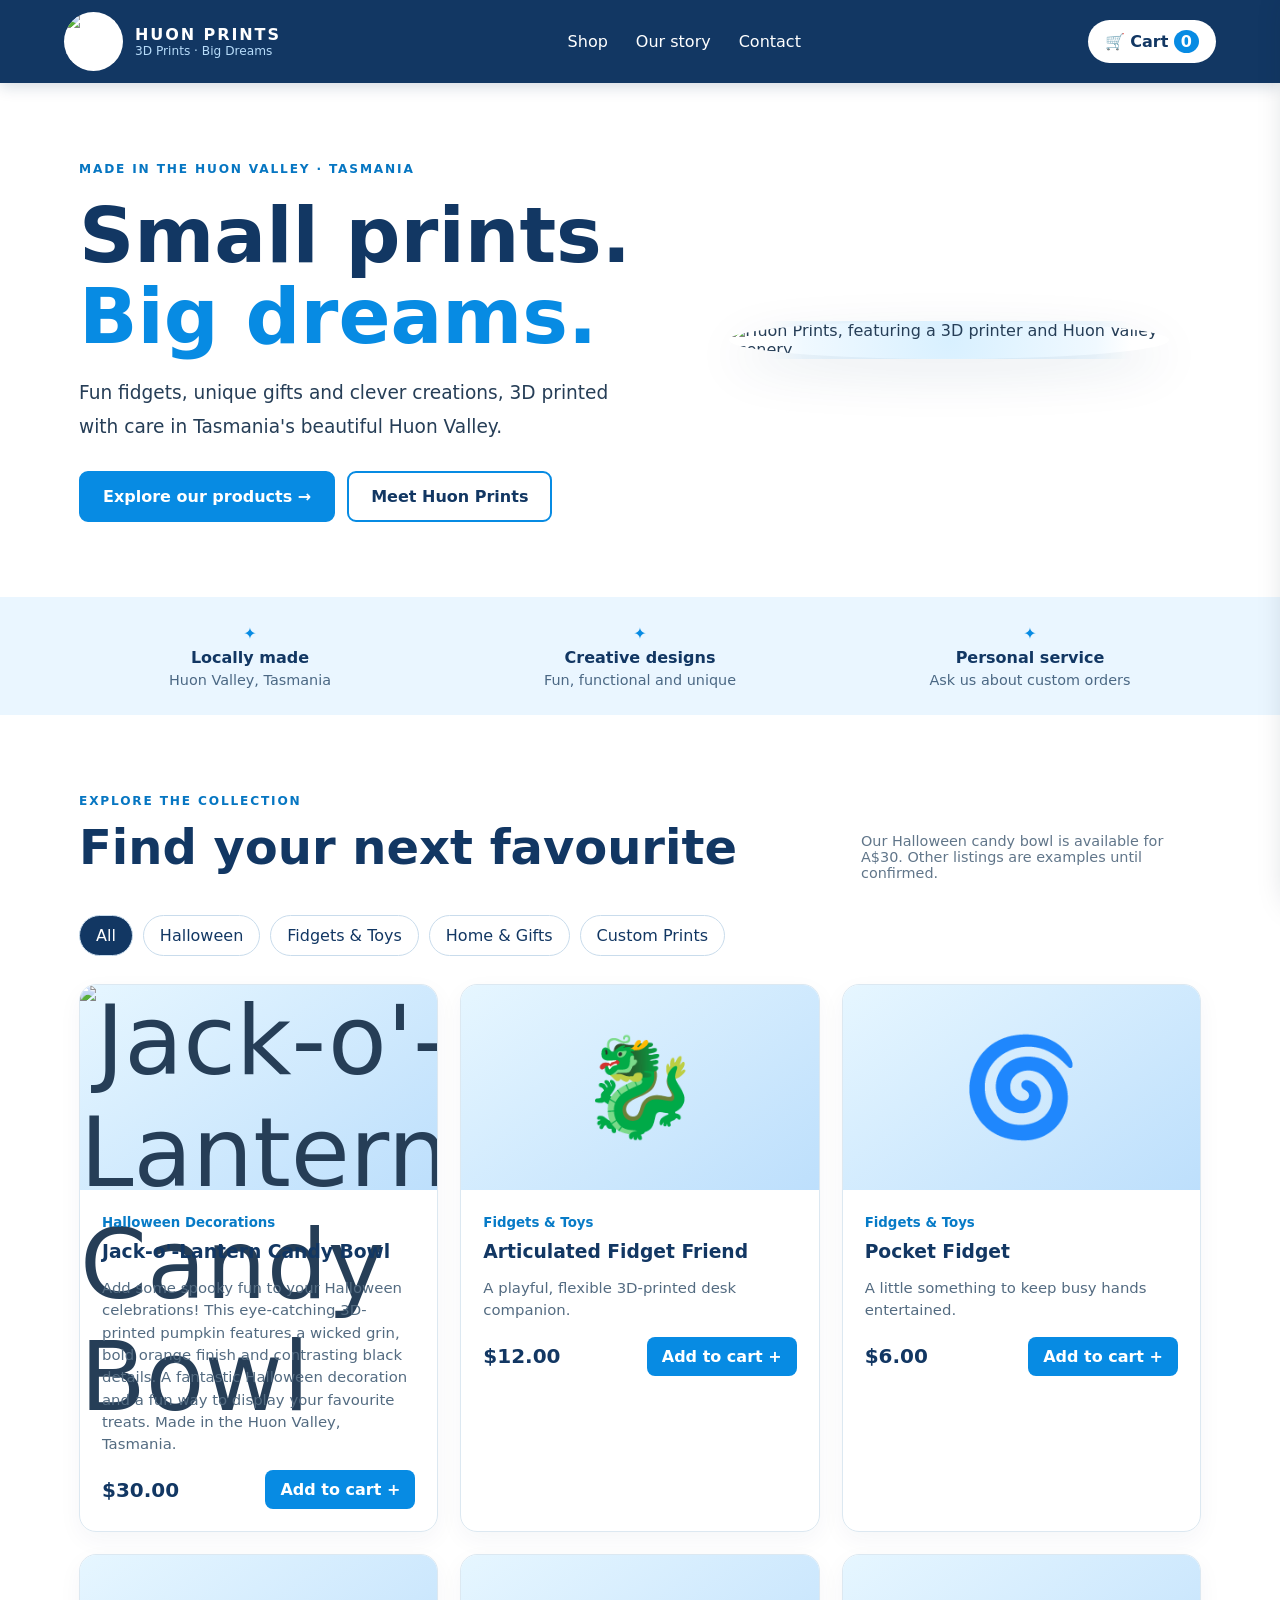
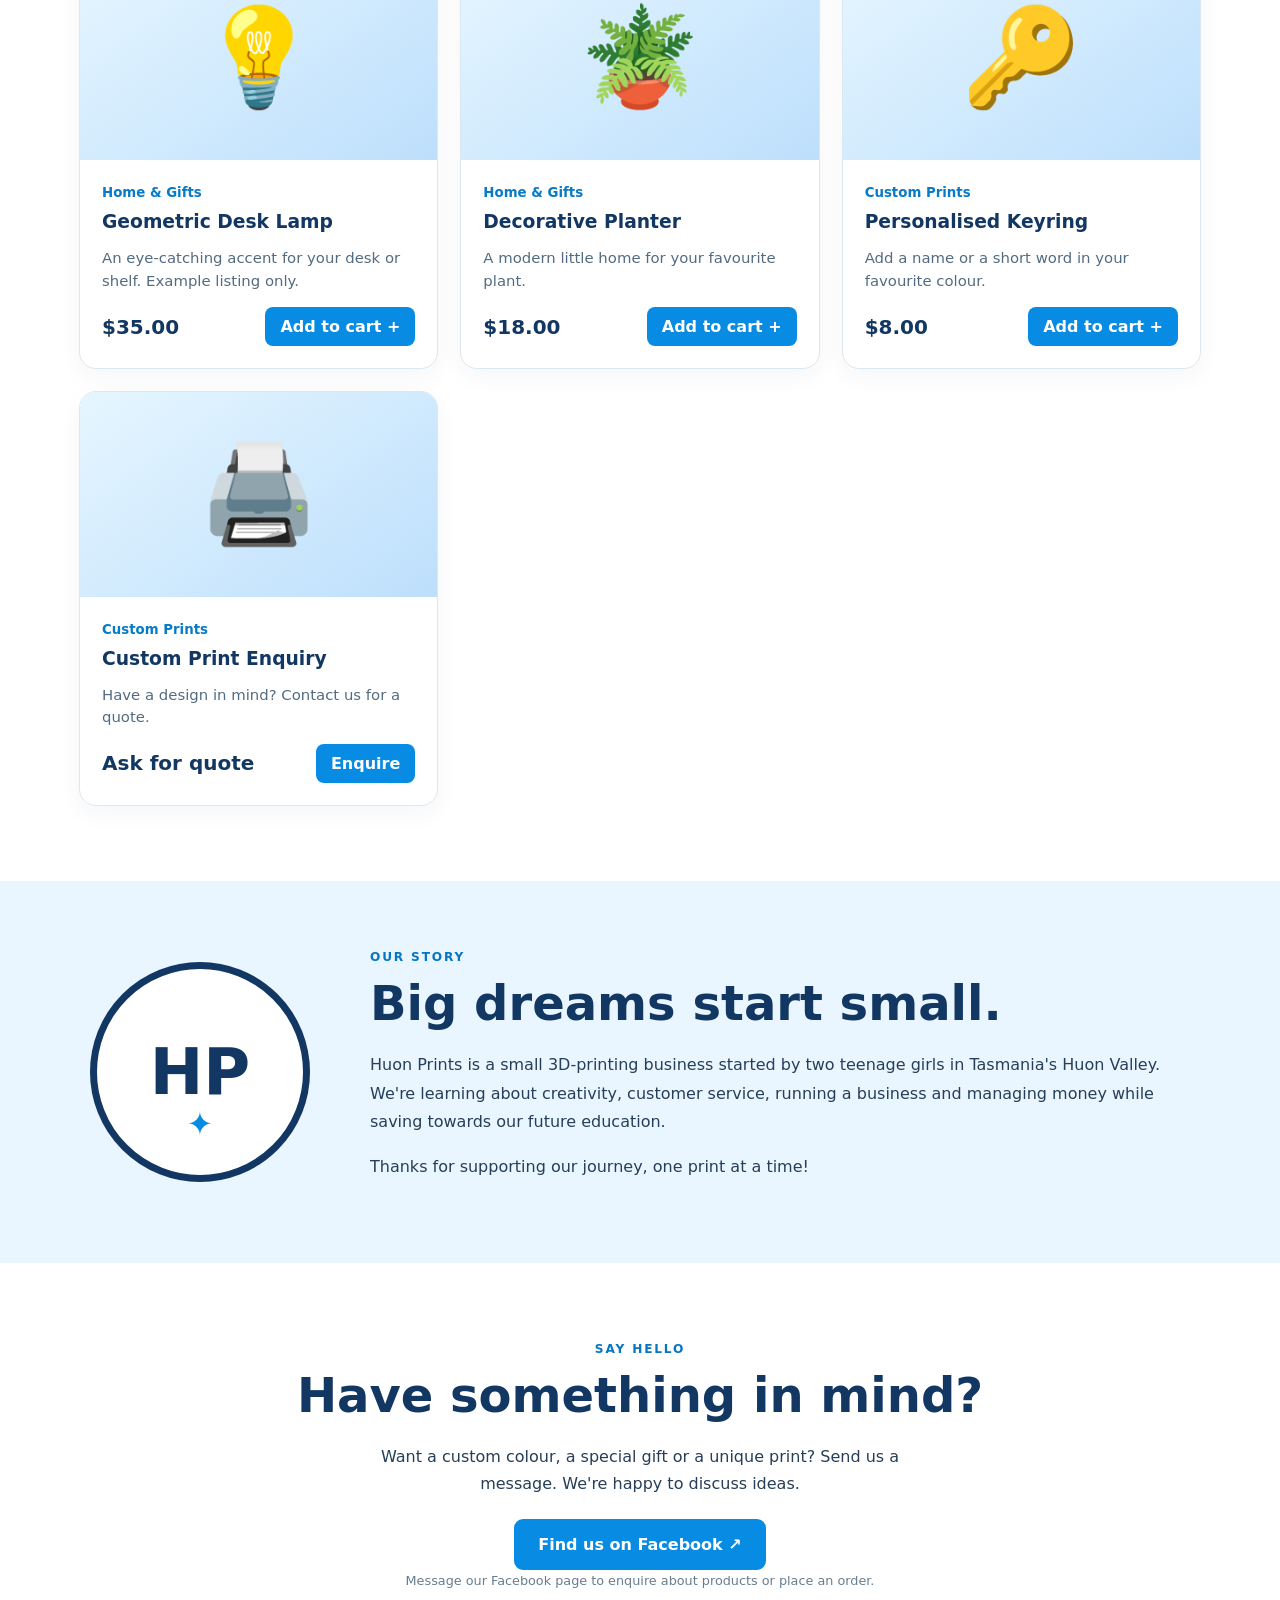
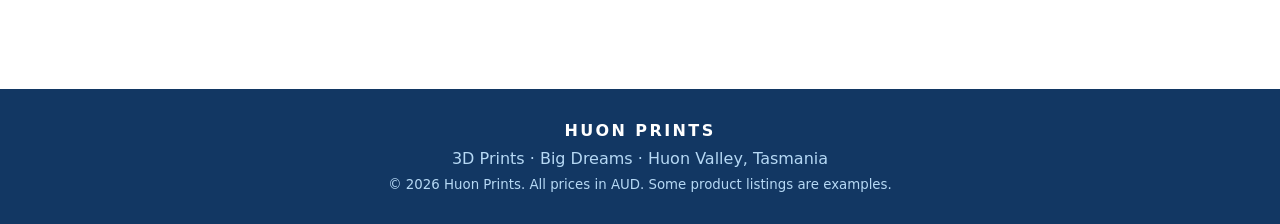
==== index.html @ 8b3002ee "Add files via upload Initial Huon Prints website" ====
<!doctype html><html lang="en"><head><meta charset="utf-8"><meta name="viewport" content="width=device-width,initial-scale=1"><meta name="description" content="Huon Prints — creative 3D printed gifts, fidgets and custom prints from Tasmania's Huon Valley."><title>Huon Prints | 3D Prints · Big Dreams</title><link rel="stylesheet" href="styles.css"></head><body><header class="site-header"><a class="brand" href="#home"><img src="assets/huon-prints-logo.png" alt="Huon Prints logo"><span><strong>HUON PRINTS</strong><small>3D Prints · Big Dreams</small></span></a><nav aria-label="Main navigation"><a href="#products">Shop</a><a href="#about">Our story</a><a href="#contact">Contact</a></nav><button class="cart-trigger" id="cartButton" aria-label="Open shopping cart">🛒 Cart <span id="cartCount">0</span></button></header><main id="home"><section class="hero"><div class="hero-copy"><span class="eyebrow">MADE IN THE HUON VALLEY · TASMANIA</span><h1>Small prints.<br><em>Big dreams.</em></h1><p>Fun fidgets, unique gifts and clever creations, 3D printed with care in Tasmania's beautiful Huon Valley.</p><div class="actions"><a class="button primary" href="#products">Explore our products →</a><a class="button secondary" href="#about">Meet Huon Prints</a></div></div><div class="hero-art"><img src="assets/huon-prints-logo.png" alt="Huon Prints, featuring a 3D printer and Huon Valley scenery"></div></section><section class="features"><div>✦ <strong>Locally made</strong><span>Huon Valley, Tasmania</span></div><div>✦ <strong>Creative designs</strong><span>Fun, functional and unique</span></div><div>✦ <strong>Personal service</strong><span>Ask us about custom orders</span></div></section><section class="section" id="products"><div class="section-head"><div><span class="eyebrow">EXPLORE THE COLLECTION</span><h2>Find your next favourite</h2></div><p>Our Halloween candy bowl is available for A$30. Other listings are examples until confirmed.</p></div><div class="filters" id="filters" aria-label="Filter products"><button class="active" data-filter="All">All</button><button data-filter="Halloween Decorations">Halloween</button><button data-filter="Fidgets & Toys">Fidgets & Toys</button><button data-filter="Home & Gifts">Home & Gifts</button><button data-filter="Custom Prints">Custom Prints</button></div><div class="product-grid" id="productGrid"></div></section><section class="story" id="about"><div class="story-mark">HP<span>✦</span></div><div><span class="eyebrow">OUR STORY</span><h2>Big dreams start small.</h2><p>Huon Prints is a small 3D-printing business started by two teenage girls in Tasmania's Huon Valley. We're learning about creativity, customer service, running a business and managing money while saving towards our future education.</p><p>Thanks for supporting our journey, one print at a time!</p></div></section><section class="section contact" id="contact"><span class="eyebrow">SAY HELLO</span><h2>Have something in mind?</h2><p>Want a custom colour, a special gift or a unique print? Send us a message. We're happy to discuss ideas.</p><a class="button primary" id="facebookLink" href="https://www.facebook.com/profile.php?id=61594688200593" target="_blank" rel="noopener noreferrer">Find us on Facebook ↗</a><p class="fine">Message our Facebook page to enquire about products or place an order.</p></section></main><footer><strong>HUON PRINTS</strong><span>3D Prints · Big Dreams · Huon Valley, Tasmania</span><small>© <span id="year"></span> Huon Prints. All prices in AUD. Some product listings are examples.</small></footer><div class="overlay" id="overlay" hidden></div><aside class="cart" id="cart" aria-label="Shopping cart" aria-hidden="true"><div class="cart-head"><h2>Your cart</h2><button id="closeCart" aria-label="Close cart">✕</button></div><div id="cartItems" class="cart-items"></div><div class="cart-bottom"><p class="cart-total">Estimated total <strong id="cartTotal">$0.00</strong></p><label for="customerName">Your name</label><input id="customerName" placeholder="Your name"><label for="customerNotes">Colour choices or order notes</label><textarea id="customerNotes" rows="3" placeholder="Tell us what you'd like..."></textarea><button class="button primary full" id="copyOrder">Copy order details</button><p class="fine">Copy your order, then paste it into a Facebook Messenger message to Huon Prints. This does not submit an order or take payment.</p><a class="button secondary full" href="https://www.facebook.com/profile.php?id=61594688200593" target="_blank" rel="noopener noreferrer" id="cartFacebook">Open Facebook ↗</a><p id="copyStatus" role="status"></p></div></aside><script src="script.js"></script></body></html>
---- styles.css ----
:root{--navy:#123763;--blue:#078be3;--sky:#79c8f5;--pale:#eaf6ff;--ink:#263e57;--white:#fff}*{box-sizing:border-box}html{scroll-behavior:smooth}body{margin:0;font-family:system-ui,-apple-system,Segoe UI,Arial,sans-serif;color:var(--ink);background:#fff}button,input,textarea{font:inherit}button,a{touch-action:manipulation}a{text-decoration:none;color:inherit}.site-header{position:sticky;top:0;z-index:5;display:flex;align-items:center;gap:24px;justify-content:space-between;padding:12px max(5%,calc((100vw - 1200px)/2));background:var(--navy);color:white;box-shadow:0 3px 15px #0b2e5430}.brand{display:flex;align-items:center;gap:12px}.brand img{width:59px;height:59px;object-fit:cover;border-radius:50%;background:white}.brand strong{display:block;letter-spacing:.12em}.brand small{display:block;color:#b7dcfa;font-size:.76rem}.site-header nav{display:flex;gap:28px}.site-header nav a:hover{text-decoration:underline}.cart-trigger{background:#fff;color:var(--navy);border:0;border-radius:30px;padding:12px 17px;cursor:pointer;font-weight:700}.cart-trigger span{background:var(--blue);color:white;border-radius:50%;padding:2px 7px}.hero{max-width:1250px;margin:auto;padding:75px 5%;display:grid;grid-template-columns:1.15fr 1fr;align-items:center;gap:40px}.eyebrow{display:inline-block;color:#0676c2;font-size:.76rem;font-weight:800;letter-spacing:.15em}.hero h1{font-size:clamp(3rem,6vw,5.6rem);line-height:1.05;color:var(--navy);margin:19px 0}.hero h1 em{color:var(--blue);font-style:normal}.hero p{font-size:1.16rem;line-height:1.8;max-width:530px}.hero-art{background:radial-gradient(circle,#d8f0ff 0%,#f0f9ff 58%,white 72%);display:grid;place-items:center}.hero-art img{width:min(100%,440px);border-radius:50%;box-shadow:0 15px 50px #1237631a}.actions{display:flex;flex-wrap:wrap;gap:12px;margin-top:28px}.button{display:inline-flex;align-items:center;justify-content:center;padding:14px 22px;border-radius:9px;font-weight:750;cursor:pointer;border:2px solid var(--blue);text-align:center}.primary{background:var(--blue);color:#fff}.primary:hover{background:#006eb8}.secondary{color:var(--navy);background:white}.secondary:hover{background:var(--pale)}.features{display:grid;grid-template-columns:repeat(3,1fr);gap:18px;background:var(--pale);padding:27px max(5%,calc((100vw - 1200px)/2))}.features div{display:flex;flex-direction:column;gap:5px;text-align:center;color:var(--blue)}.features strong{color:var(--navy)}.features span{color:#4b6884;font-size:.9rem}.section{max-width:1250px;margin:auto;padding:75px 5%}.section-head{display:flex;align-items:end;justify-content:space-between;gap:20px}.section h2,.story h2{font-size:clamp(2rem,4vw,3rem);color:var(--navy);margin:10px 0 20px}.section-head p{max-width:340px;color:#61768a;font-size:.9rem}.filters{display:flex;gap:10px;flex-wrap:wrap;margin:20px 0 28px}.filters button{padding:10px 16px;border:1px solid #c9dcec;background:white;border-radius:22px;cursor:pointer;color:var(--navy)}.filters button.active{background:var(--navy);color:white}.product-grid{display:grid;grid-template-columns:repeat(3,1fr);gap:22px}.product{border:1px solid #dce8f1;border-radius:17px;overflow:hidden;box-shadow:0 8px 25px #1237630b}.product-art{height:205px;display:grid;place-items:center;background:linear-gradient(145deg,#e6f6ff,#bddffc);font-size:6rem}.product-body{padding:22px}.product-body small{color:#077bc7;font-weight:750}.product h3{color:var(--navy);margin:10px 0}.product p{font-size:.93rem;line-height:1.5;color:#536b81;min-height:45px}.product-bottom{display:flex;justify-content:space-between;align-items:center;gap:10px}.price{font-size:1.25rem;color:var(--navy);font-weight:800}.add{border:0;background:var(--blue);color:white;padding:10px 15px;border-radius:8px;cursor:pointer;font-weight:700}.story{background:#eaf6ff;padding:65px max(5%,calc((100vw - 1100px)/2));display:grid;grid-template-columns:220px 1fr;gap:60px;align-items:center}.story-mark{border:7px solid var(--navy);border-radius:50%;aspect-ratio:1;display:grid;place-items:center;color:var(--navy);font-size:4rem;font-weight:900;position:relative;background:#fff}.story-mark span{position:absolute;bottom:32px;color:var(--blue);font-size:2rem}.story p{line-height:1.8}.contact{text-align:center}.contact p{max-width:590px;margin:0 auto 22px;line-height:1.7}.fine{font-size:.8rem;color:#677d90;margin-top:15px}footer{background:var(--navy);color:white;display:flex;align-items:center;flex-direction:column;gap:9px;padding:32px;text-align:center}footer strong{letter-spacing:.15em}footer span,footer small{color:#b6d9f5}.overlay{position:fixed;inset:0;background:#061d36a8;z-index:9}.overlay[hidden]{display:none}.cart{position:fixed;right:0;top:0;bottom:0;width:min(430px,100%);background:#fff;z-index:10;transform:translateX(105%);transition:transform .25s;display:flex;flex-direction:column;box-shadow:-10px 0 30px #001a3240}.cart.open{transform:translateX(0)}.cart-head{display:flex;align-items:center;justify-content:space-between;padding:18px 24px;border-bottom:1px solid #ddd}.cart-head h2{margin:0;color:var(--navy)}.cart-head button{background:none;border:0;font-size:1.4rem;cursor:pointer}.cart-items{overflow:auto;flex:1;padding:20px 24px}.cart-item{display:flex;justify-content:space-between;gap:10px;padding:13px 0;border-bottom:1px solid #e4edf3}.cart-item button{background:#eaf6ff;border:0;border-radius:5px;cursor:pointer;margin:0 3px;padding:4px 9px}.cart-bottom{padding:18px 24px;border-top:1px solid #ddd;overflow:auto}.cart-total{display:flex;justify-content:space-between}.cart-bottom label{display:block;margin:12px 0 6px;font-size:.9rem;font-weight:700}.cart-bottom input,.cart-bottom textarea{width:100%;border:1px solid #b6cbdc;padding:11px;border-radius:7px}.full{width:100%;margin-top:12px}#copyStatus{color:#076b42;font-size:.9rem}@media(max-width:760px){.site-header{flex-wrap:wrap;padding:10px 4%;gap:10px}.site-header nav{order:3;width:100%;justify-content:center;gap:25px;padding-bottom:7px}.brand img{width:47px;height:47px}.brand strong{font-size:.88rem}.hero{grid-template-columns:1fr;padding:45px 6%}.hero-art{order:-1}.hero-art img{width:min(70%,280px)}.features{grid-template-columns:1fr;gap:22px}.section{padding:55px 6%}.section-head{display:block}.product-grid{grid-template-columns:repeat(2,1fr);gap:12px}.product-art{height:140px;font-size:4rem}.product-body{padding:14px}.product-bottom{flex-direction:column;align-items:stretch}.story{grid-template-columns:1fr;padding:50px 6%;gap:22px}.story-mark{width:160px;margin:auto}}@media(max-width:430px){.product-grid{grid-template-columns:1fr}.product-art{height:185px}}

.product-art img{width:100%;height:100%;object-fit:cover;display:block}
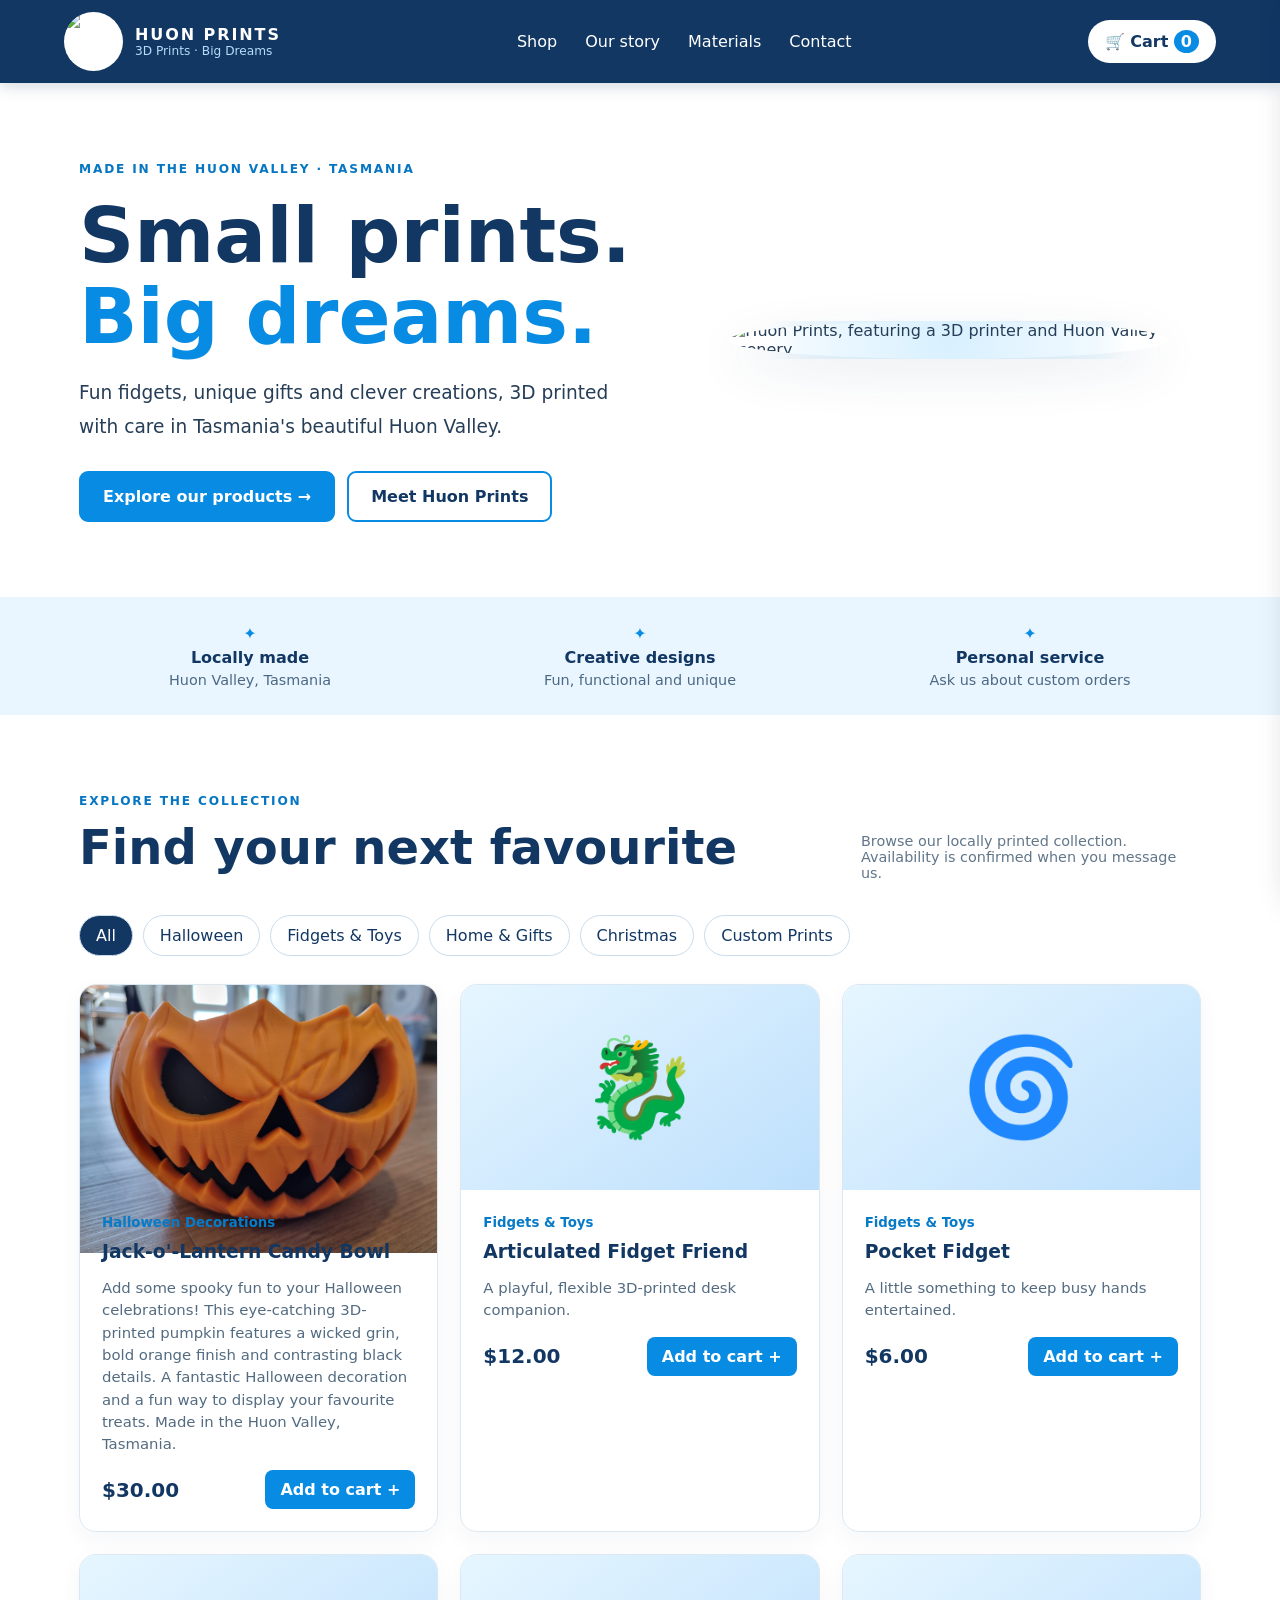
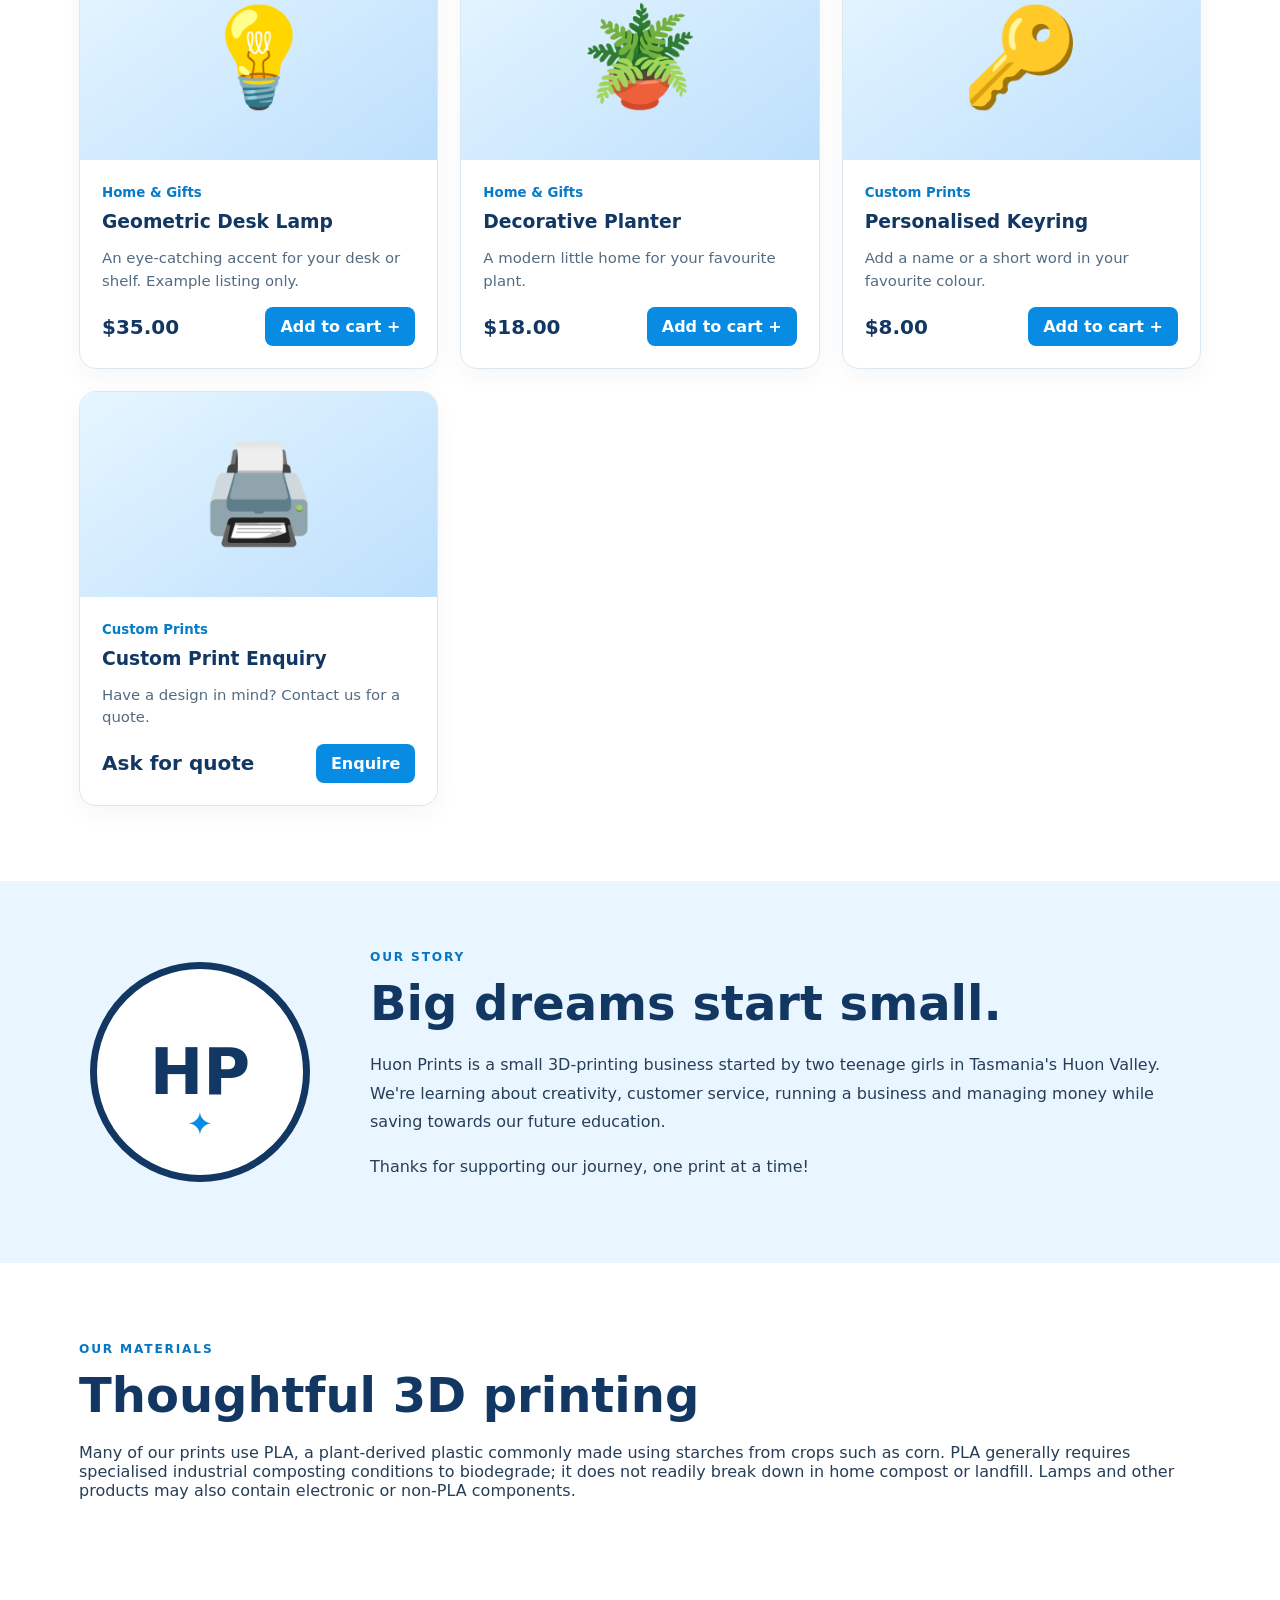
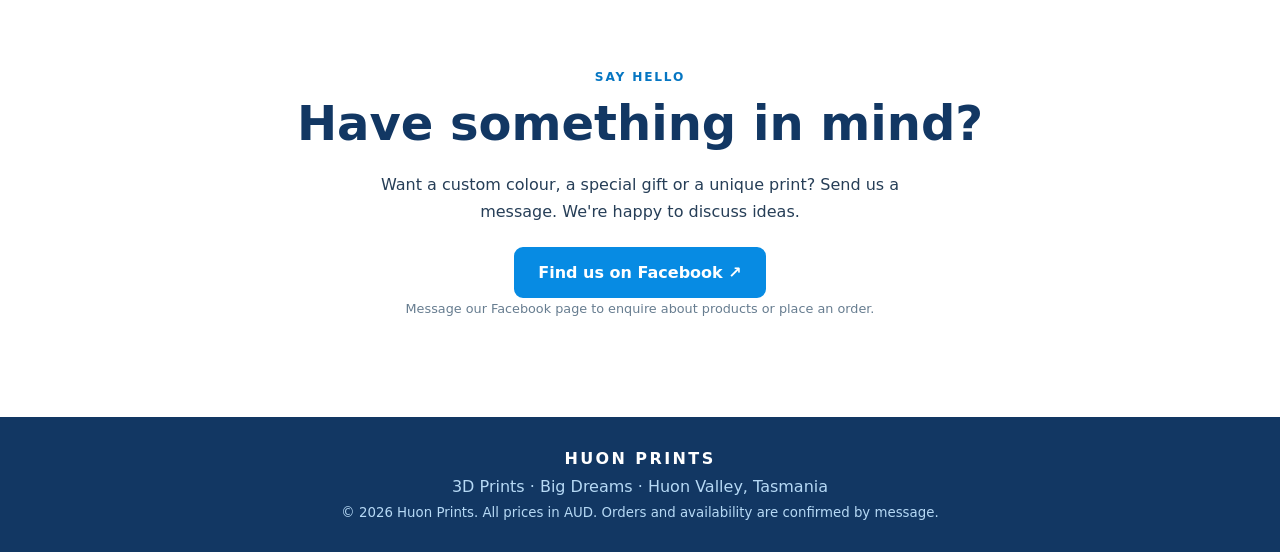
==== commit 4d7c9870: "Prepare real product catalogue and shopping cart for review" ====
--- a/index.html
+++ b/index.html
@@ -1 +1 @@
-<!doctype html><html lang="en"><head><meta charset="utf-8"><meta name="viewport" content="width=device-width,initial-scale=1"><meta name="description" content="Huon Prints — creative 3D printed gifts, fidgets and custom prints from Tasmania's Huon Valley."><title>Huon Prints | 3D Prints · Big Dreams</title><link rel="stylesheet" href="styles.css"></head><body><header class="site-header"><a class="brand" href="#home"><img src="assets/huon-prints-logo.png" alt="Huon Prints logo"><span><strong>HUON PRINTS</strong><small>3D Prints · Big Dreams</small></span></a><nav aria-label="Main navigation"><a href="#products">Shop</a><a href="#about">Our story</a><a href="#contact">Contact</a></nav><button class="cart-trigger" id="cartButton" aria-label="Open shopping cart">🛒 Cart <span id="cartCount">0</span></button></header><main id="home"><section class="hero"><div class="hero-copy"><span class="eyebrow">MADE IN THE HUON VALLEY · TASMANIA</span><h1>Small prints.<br><em>Big dreams.</em></h1><p>Fun fidgets, unique gifts and clever creations, 3D printed with care in Tasmania's beautiful Huon Valley.</p><div class="actions"><a class="button primary" href="#products">Explore our products →</a><a class="button secondary" href="#about">Meet Huon Prints</a></div></div><div class="hero-art"><img src="assets/huon-prints-logo.png" alt="Huon Prints, featuring a 3D printer and Huon Valley scenery"></div></section><section class="features"><div>✦ <strong>Locally made</strong><span>Huon Valley, Tasmania</span></div><div>✦ <strong>Creative designs</strong><span>Fun, functional and unique</span></div><div>✦ <strong>Personal service</strong><span>Ask us about custom orders</span></div></section><section class="section" id="products"><div class="section-head"><div><span class="eyebrow">EXPLORE THE COLLECTION</span><h2>Find your next favourite</h2></div><p>Our Halloween candy bowl is available for A$30. Other listings are examples until confirmed.</p></div><div class="filters" id="filters" aria-label="Filter products"><button class="active" data-filter="All">All</button><button data-filter="Halloween Decorations">Halloween</button><button data-filter="Fidgets & Toys">Fidgets & Toys</button><button data-filter="Home & Gifts">Home & Gifts</button><button data-filter="Custom Prints">Custom Prints</button></div><div class="product-grid" id="productGrid"></div></section><section class="story" id="about"><div class="story-mark">HP<span>✦</span></div><div><span class="eyebrow">OUR STORY</span><h2>Big dreams start small.</h2><p>Huon Prints is a small 3D-printing business started by two teenage girls in Tasmania's Huon Valley. We're learning about creativity, customer service, running a business and managing money while saving towards our future education.</p><p>Thanks for supporting our journey, one print at a time!</p></div></section><section class="section contact" id="contact"><span class="eyebrow">SAY HELLO</span><h2>Have something in mind?</h2><p>Want a custom colour, a special gift or a unique print? Send us a message. We're happy to discuss ideas.</p><a class="button primary" id="facebookLink" href="https://www.facebook.com/profile.php?id=61594688200593" target="_blank" rel="noopener noreferrer">Find us on Facebook ↗</a><p class="fine">Message our Facebook page to enquire about products or place an order.</p></section></main><footer><strong>HUON PRINTS</strong><span>3D Prints · Big Dreams · Huon Valley, Tasmania</span><small>© <span id="year"></span> Huon Prints. All prices in AUD. Some product listings are examples.</small></footer><div class="overlay" id="overlay" hidden></div><aside class="cart" id="cart" aria-label="Shopping cart" aria-hidden="true"><div class="cart-head"><h2>Your cart</h2><button id="closeCart" aria-label="Close cart">✕</button></div><div id="cartItems" class="cart-items"></div><div class="cart-bottom"><p class="cart-total">Estimated total <strong id="cartTotal">$0.00</strong></p><label for="customerName">Your name</label><input id="customerName" placeholder="Your name"><label for="customerNotes">Colour choices or order notes</label><textarea id="customerNotes" rows="3" placeholder="Tell us what you'd like..."></textarea><button class="button primary full" id="copyOrder">Copy order details</button><p class="fine">Copy your order, then paste it into a Facebook Messenger message to Huon Prints. This does not submit an order or take payment.</p><a class="button secondary full" href="https://www.facebook.com/profile.php?id=61594688200593" target="_blank" rel="noopener noreferrer" id="cartFacebook">Open Facebook ↗</a><p id="copyStatus" role="status"></p></div></aside><script src="script.js"></script></body></html>
+<!doctype html><html lang="en"><head><meta charset="utf-8"><meta name="viewport" content="width=device-width,initial-scale=1"><meta name="description" content="Huon Prints — creative 3D printed gifts, fidgets and custom prints from Tasmania's Huon Valley."><title>Huon Prints | 3D Prints · Big Dreams</title><link rel="stylesheet" href="styles.css"></head><body><header class="site-header"><a class="brand" href="#home"><img src="assets/huon-prints-logo.png" alt="Huon Prints logo"><span><strong>HUON PRINTS</strong><small>3D Prints · Big Dreams</small></span></a><nav aria-label="Main navigation"><a href="#products">Shop</a><a href="#about">Our story</a><a href="#materials">Materials</a><a href="#contact">Contact</a></nav><button class="cart-trigger" id="cartButton" aria-label="Open shopping cart">🛒 Cart <span id="cartCount">0</span></button></header><main id="home"><section class="hero"><div class="hero-copy"><span class="eyebrow">MADE IN THE HUON VALLEY · TASMANIA</span><h1>Small prints.<br><em>Big dreams.</em></h1><p>Fun fidgets, unique gifts and clever creations, 3D printed with care in Tasmania's beautiful Huon Valley.</p><div class="actions"><a class="button primary" href="#products">Explore our products →</a><a class="button secondary" href="#about">Meet Huon Prints</a></div></div><div class="hero-art"><img src="assets/huon-prints-logo.png" alt="Huon Prints, featuring a 3D printer and Huon Valley scenery"></div></section><section class="features"><div>✦ <strong>Locally made</strong><span>Huon Valley, Tasmania</span></div><div>✦ <strong>Creative designs</strong><span>Fun, functional and unique</span></div><div>✦ <strong>Personal service</strong><span>Ask us about custom orders</span></div></section><section class="section" id="products"><div class="section-head"><div><span class="eyebrow">EXPLORE THE COLLECTION</span><h2>Find your next favourite</h2></div><p>Browse our locally printed collection. Availability is confirmed when you message us.</p></div><div class="filters" id="filters" aria-label="Filter products"><button class="active" data-filter="All">All</button><button data-filter="Halloween Decorations">Halloween</button><button data-filter="Fidgets & Toys">Fidgets & Toys</button><button data-filter="Home & Gifts">Home & Gifts</button><button data-filter="Christmas Decorations">Christmas</button><button data-filter="Custom Prints">Custom Prints</button></div><div class="product-grid" id="productGrid"></div></section><section class="story" id="about"><div class="story-mark">HP<span>✦</span></div><div><span class="eyebrow">OUR STORY</span><h2>Big dreams start small.</h2><p>Huon Prints is a small 3D-printing business started by two teenage girls in Tasmania's Huon Valley. We're learning about creativity, customer service, running a business and managing money while saving towards our future education.</p><p>Thanks for supporting our journey, one print at a time!</p></div></section><section class="section materials" id="materials"><span class="eyebrow">OUR MATERIALS</span><h2>Thoughtful 3D printing</h2><p>Many of our prints use PLA, a plant-derived plastic commonly made using starches from crops such as corn. PLA generally requires specialised industrial composting conditions to biodegrade; it does not readily break down in home compost or landfill. Lamps and other products may also contain electronic or non-PLA components.</p></section><section class="section contact" id="contact"><span class="eyebrow">SAY HELLO</span><h2>Have something in mind?</h2><p>Want a custom colour, a special gift or a unique print? Send us a message. We're happy to discuss ideas.</p><a class="button primary" id="facebookLink" href="https://www.facebook.com/profile.php?id=61594688200593" target="_blank" rel="noopener noreferrer">Find us on Facebook ↗</a><p class="fine">Message our Facebook page to enquire about products or place an order.</p></section></main><footer><strong>HUON PRINTS</strong><span>3D Prints · Big Dreams · Huon Valley, Tasmania</span><small>© <span id="year"></span> Huon Prints. All prices in AUD. Orders and availability are confirmed by message.</small></footer><div class="overlay" id="overlay" hidden></div><aside class="cart" id="cart" aria-label="Shopping cart" aria-hidden="true"><div class="cart-head"><h2>Your cart</h2><button id="closeCart" aria-label="Close cart">✕</button></div><div id="cartItems" class="cart-items"></div><div class="cart-bottom"><p class="cart-total">Estimated total <strong id="cartTotal">$0.00</strong></p><label for="customerName">Your name</label><input id="customerName" placeholder="Your name"><label for="customerNotes">Colour choices or order notes</label><textarea id="customerNotes" rows="3" placeholder="Tell us what you'd like..."></textarea><button class="button primary full" id="copyOrder">Copy order details</button><p class="fine">Copy your order, then paste it into a Facebook Messenger message to Huon Prints. This does not submit an order or take payment.</p><a class="button secondary full" href="https://www.facebook.com/profile.php?id=61594688200593" target="_blank" rel="noopener noreferrer" id="cartFacebook">Open Facebook ↗</a><p id="copyStatus" role="status"></p></div></aside><script src="catalogue.js"></script><script src="script.js"></script></body></html>
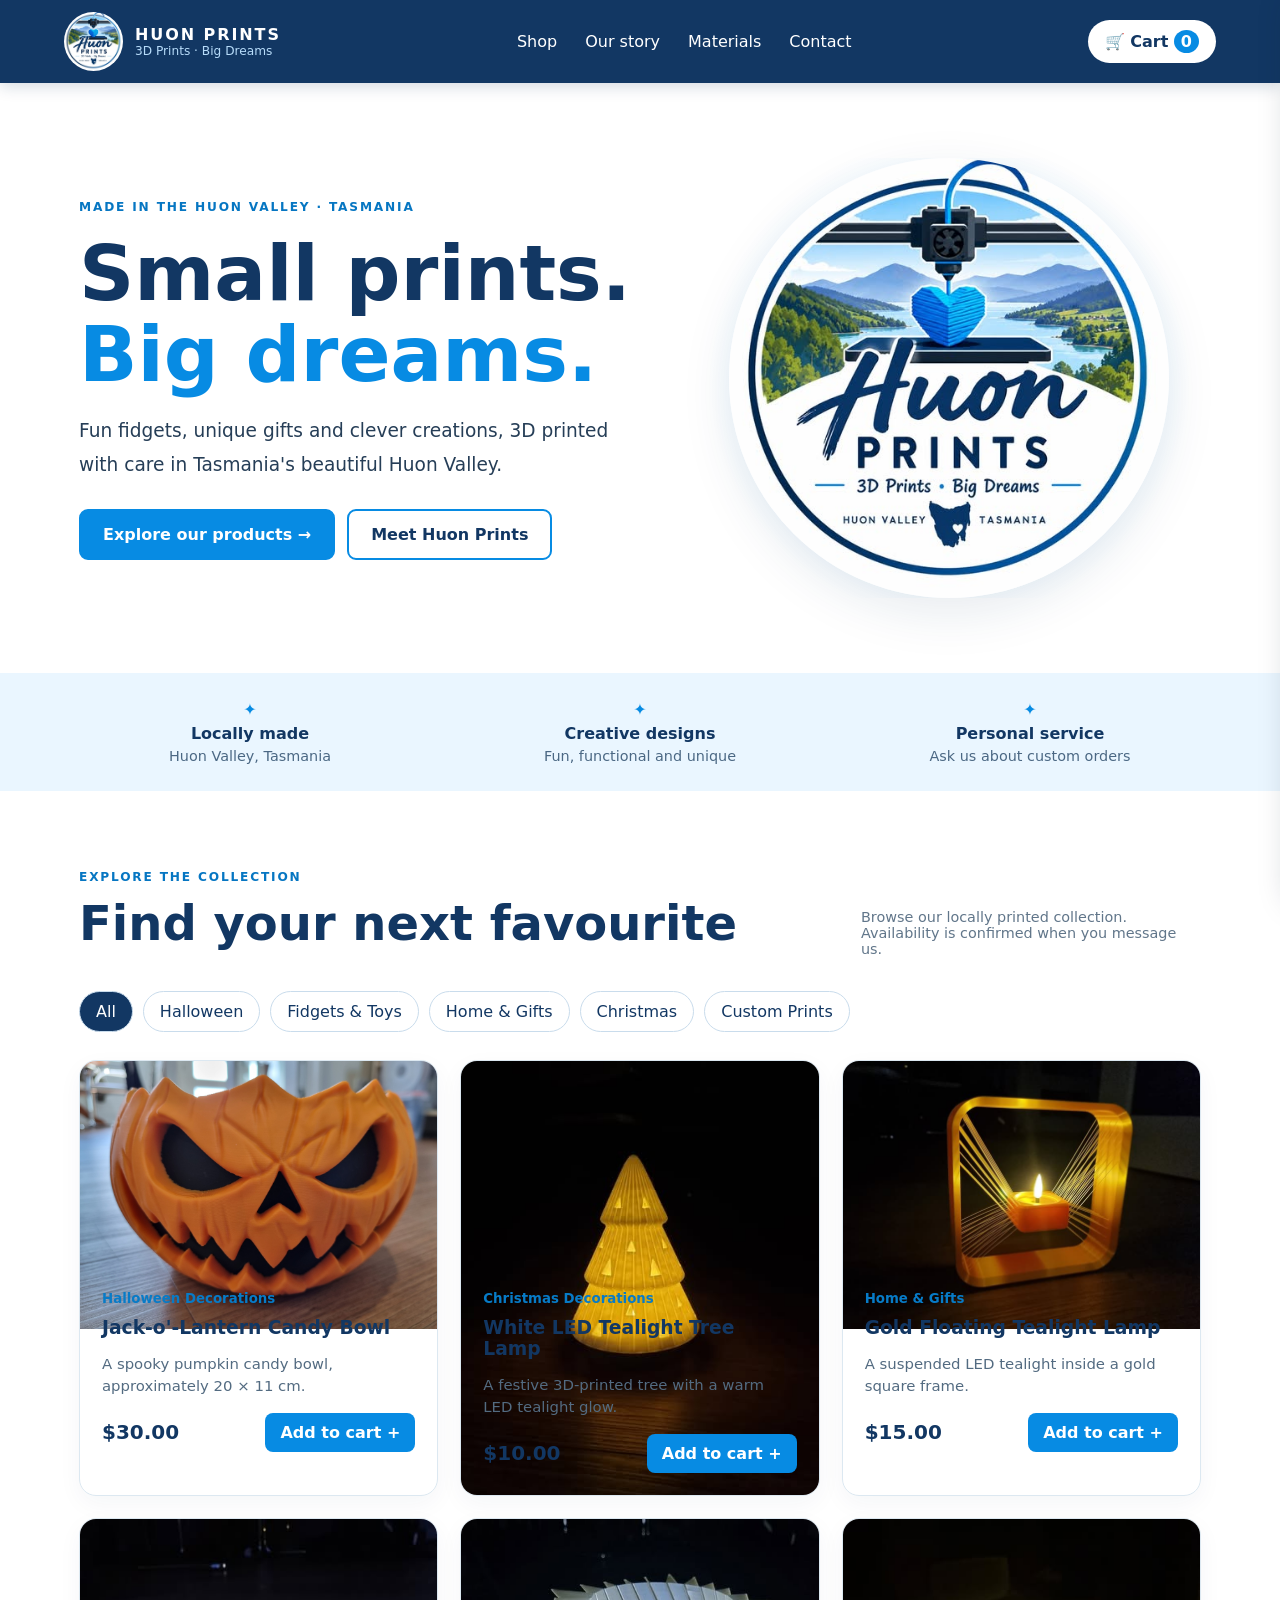
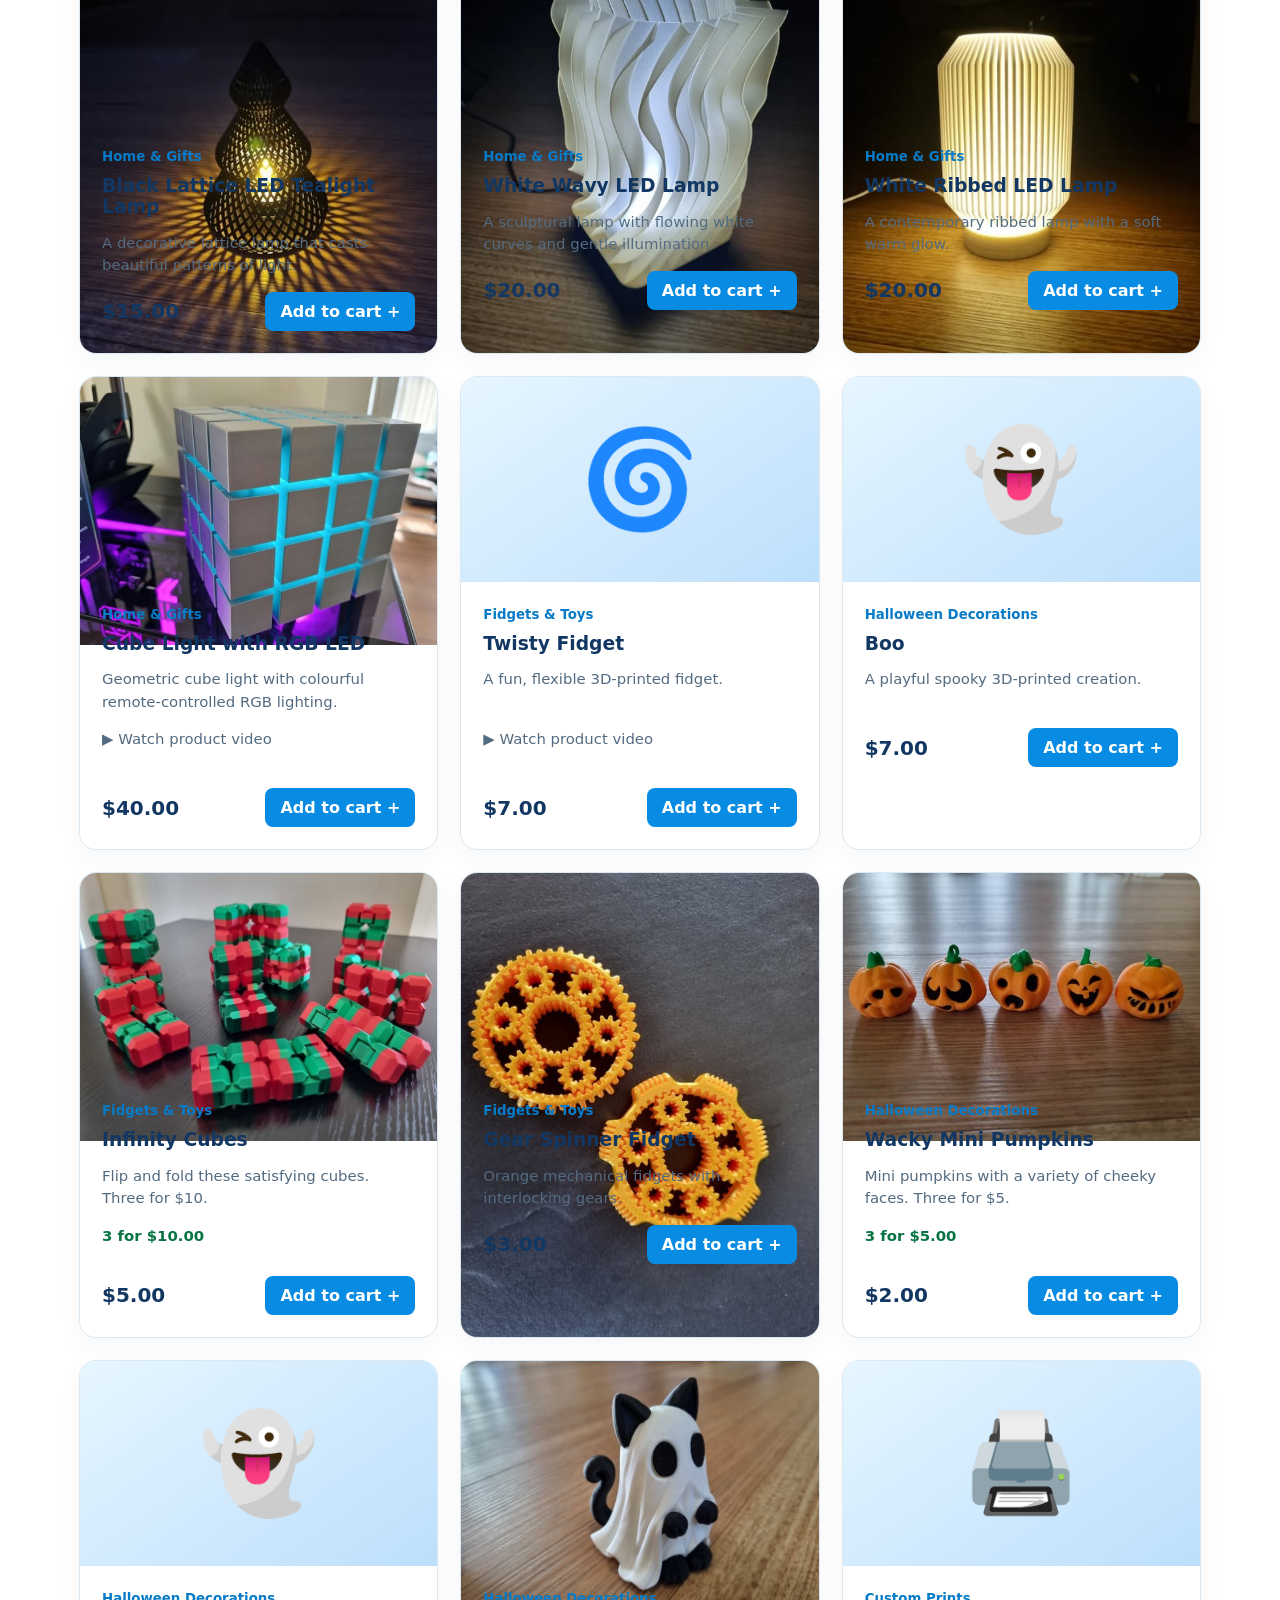
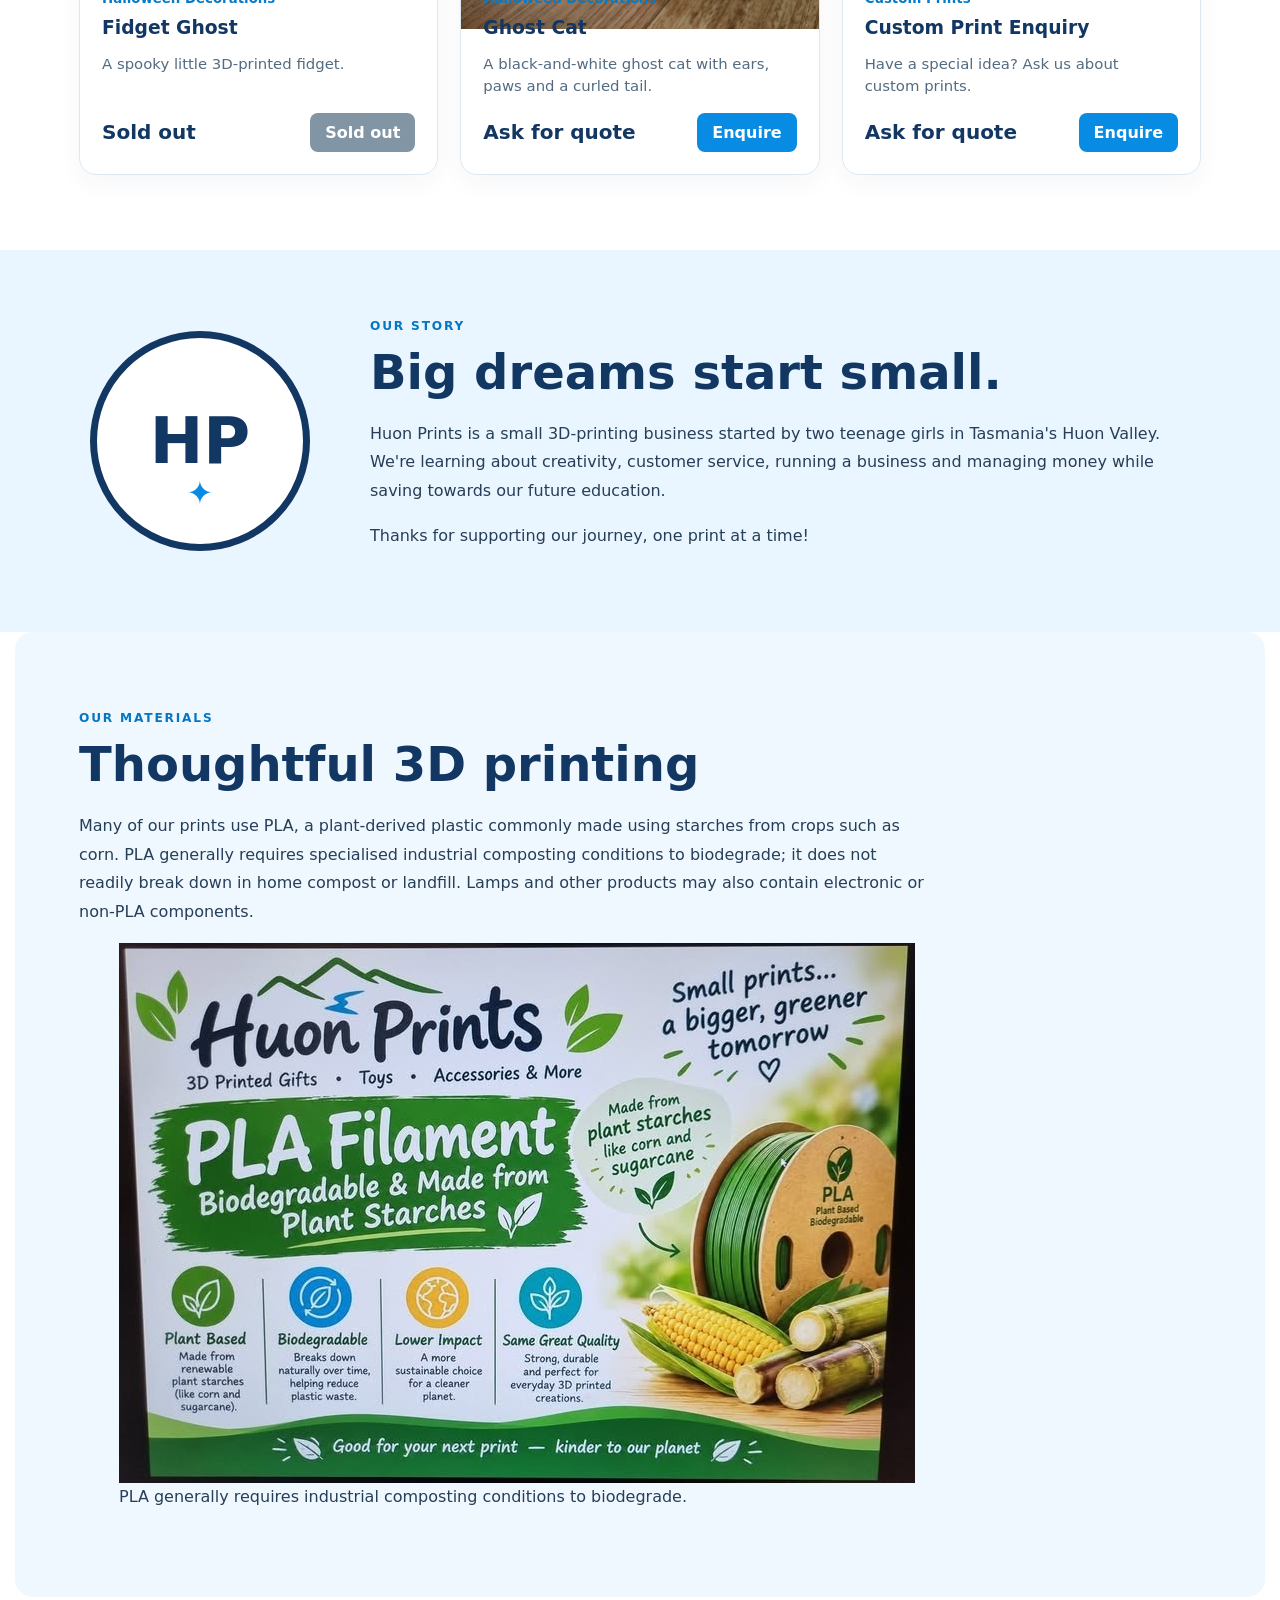
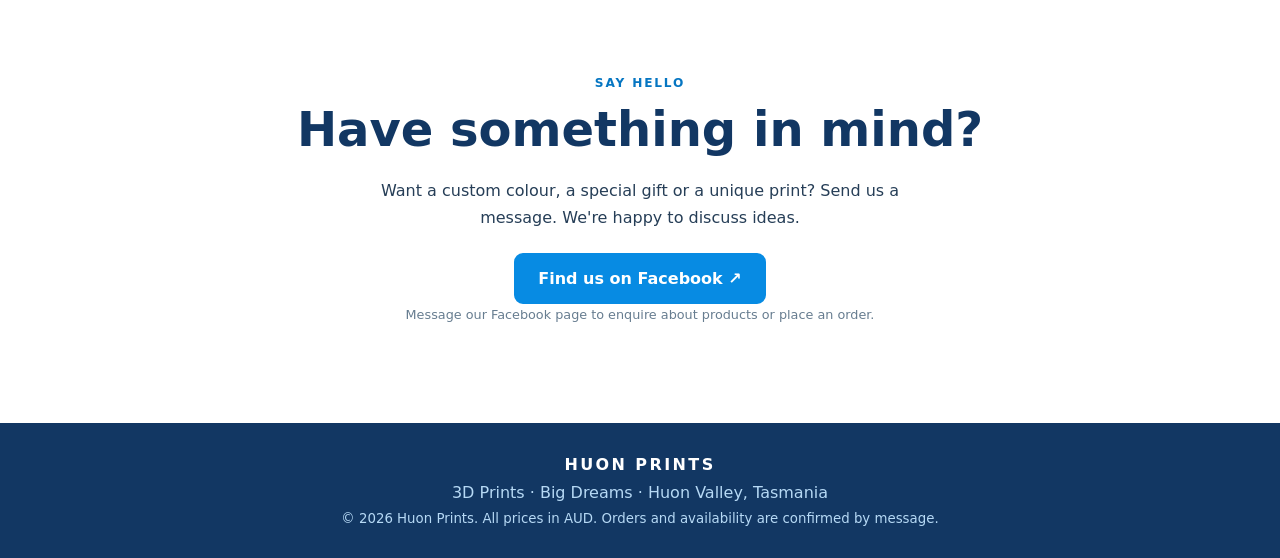
==== commit 5ba472c3: "Show PLA sign in materials section" ====
--- a/index.html
+++ b/index.html
@@ -1 +1 @@
-<!doctype html><html lang="en"><head><meta charset="utf-8"><meta name="viewport" content="width=device-width,initial-scale=1"><meta name="description" content="Huon Prints — creative 3D printed gifts, fidgets and custom prints from Tasmania's Huon Valley."><title>Huon Prints | 3D Prints · Big Dreams</title><link rel="stylesheet" href="styles.css"></head><body><header class="site-header"><a class="brand" href="#home"><img src="assets/huon-prints-logo.png" alt="Huon Prints logo"><span><strong>HUON PRINTS</strong><small>3D Prints · Big Dreams</small></span></a><nav aria-label="Main navigation"><a href="#products">Shop</a><a href="#about">Our story</a><a href="#materials">Materials</a><a href="#contact">Contact</a></nav><button class="cart-trigger" id="cartButton" aria-label="Open shopping cart">🛒 Cart <span id="cartCount">0</span></button></header><main id="home"><section class="hero"><div class="hero-copy"><span class="eyebrow">MADE IN THE HUON VALLEY · TASMANIA</span><h1>Small prints.<br><em>Big dreams.</em></h1><p>Fun fidgets, unique gifts and clever creations, 3D printed with care in Tasmania's beautiful Huon Valley.</p><div class="actions"><a class="button primary" href="#products">Explore our products →</a><a class="button secondary" href="#about">Meet Huon Prints</a></div></div><div class="hero-art"><img src="assets/huon-prints-logo.png" alt="Huon Prints, featuring a 3D printer and Huon Valley scenery"></div></section><section class="features"><div>✦ <strong>Locally made</strong><span>Huon Valley, Tasmania</span></div><div>✦ <strong>Creative designs</strong><span>Fun, functional and unique</span></div><div>✦ <strong>Personal service</strong><span>Ask us about custom orders</span></div></section><section class="section" id="products"><div class="section-head"><div><span class="eyebrow">EXPLORE THE COLLECTION</span><h2>Find your next favourite</h2></div><p>Browse our locally printed collection. Availability is confirmed when you message us.</p></div><div class="filters" id="filters" aria-label="Filter products"><button class="active" data-filter="All">All</button><button data-filter="Halloween Decorations">Halloween</button><button data-filter="Fidgets & Toys">Fidgets & Toys</button><button data-filter="Home & Gifts">Home & Gifts</button><button data-filter="Christmas Decorations">Christmas</button><button data-filter="Custom Prints">Custom Prints</button></div><div class="product-grid" id="productGrid"></div></section><section class="story" id="about"><div class="story-mark">HP<span>✦</span></div><div><span class="eyebrow">OUR STORY</span><h2>Big dreams start small.</h2><p>Huon Prints is a small 3D-printing business started by two teenage girls in Tasmania's Huon Valley. We're learning about creativity, customer service, running a business and managing money while saving towards our future education.</p><p>Thanks for supporting our journey, one print at a time!</p></div></section><section class="section materials" id="materials"><span class="eyebrow">OUR MATERIALS</span><h2>Thoughtful 3D printing</h2><p>Many of our prints use PLA, a plant-derived plastic commonly made using starches from crops such as corn. PLA generally requires specialised industrial composting conditions to biodegrade; it does not readily break down in home compost or landfill. Lamps and other products may also contain electronic or non-PLA components.</p></section><section class="section contact" id="contact"><span class="eyebrow">SAY HELLO</span><h2>Have something in mind?</h2><p>Want a custom colour, a special gift or a unique print? Send us a message. We're happy to discuss ideas.</p><a class="button primary" id="facebookLink" href="https://www.facebook.com/profile.php?id=61594688200593" target="_blank" rel="noopener noreferrer">Find us on Facebook ↗</a><p class="fine">Message our Facebook page to enquire about products or place an order.</p></section></main><footer><strong>HUON PRINTS</strong><span>3D Prints · Big Dreams · Huon Valley, Tasmania</span><small>© <span id="year"></span> Huon Prints. All prices in AUD. Orders and availability are confirmed by message.</small></footer><div class="overlay" id="overlay" hidden></div><aside class="cart" id="cart" aria-label="Shopping cart" aria-hidden="true"><div class="cart-head"><h2>Your cart</h2><button id="closeCart" aria-label="Close cart">✕</button></div><div id="cartItems" class="cart-items"></div><div class="cart-bottom"><p class="cart-total">Estimated total <strong id="cartTotal">$0.00</strong></p><label for="customerName">Your name</label><input id="customerName" placeholder="Your name"><label for="customerNotes">Colour choices or order notes</label><textarea id="customerNotes" rows="3" placeholder="Tell us what you'd like..."></textarea><button class="button primary full" id="copyOrder">Copy order details</button><p class="fine">Copy your order, then paste it into a Facebook Messenger message to Huon Prints. This does not submit an order or take payment.</p><a class="button secondary full" href="https://www.facebook.com/profile.php?id=61594688200593" target="_blank" rel="noopener noreferrer" id="cartFacebook">Open Facebook ↗</a><p id="copyStatus" role="status"></p></div></aside><script src="catalogue.js"></script><script src="script.js"></script></body></html>
+<!doctype html><html lang="en"><head><meta charset="utf-8"><meta name="viewport" content="width=device-width,initial-scale=1"><meta name="description" content="Huon Prints — creative 3D printed gifts, fidgets and custom prints from Tasmania's Huon Valley."><title>Huon Prints | 3D Prints · Big Dreams</title><link rel="stylesheet" href="styles.css"></head><body><header class="site-header"><a class="brand" href="#home"><img src="assets/huon-prints-logo.png" alt="Huon Prints logo"><span><strong>HUON PRINTS</strong><small>3D Prints · Big Dreams</small></span></a><nav aria-label="Main navigation"><a href="#products">Shop</a><a href="#about">Our story</a><a href="#materials">Materials</a><a href="#contact">Contact</a></nav><button class="cart-trigger" id="cartButton" aria-label="Open shopping cart">🛒 Cart <span id="cartCount">0</span></button></header><main id="home"><section class="hero"><div class="hero-copy"><span class="eyebrow">MADE IN THE HUON VALLEY · TASMANIA</span><h1>Small prints.<br><em>Big dreams.</em></h1><p>Fun fidgets, unique gifts and clever creations, 3D printed with care in Tasmania's beautiful Huon Valley.</p><div class="actions"><a class="button primary" href="#products">Explore our products →</a><a class="button secondary" href="#about">Meet Huon Prints</a></div></div><div class="hero-art"><img src="assets/huon-prints-logo.png" alt="Huon Prints, featuring a 3D printer and Huon Valley scenery"></div></section><section class="features"><div>✦ <strong>Locally made</strong><span>Huon Valley, Tasmania</span></div><div>✦ <strong>Creative designs</strong><span>Fun, functional and unique</span></div><div>✦ <strong>Personal service</strong><span>Ask us about custom orders</span></div></section><section class="section" id="products"><div class="section-head"><div><span class="eyebrow">EXPLORE THE COLLECTION</span><h2>Find your next favourite</h2></div><p>Browse our locally printed collection. Availability is confirmed when you message us.</p></div><div class="filters" id="filters" aria-label="Filter products"><button class="active" data-filter="All">All</button><button data-filter="Halloween Decorations">Halloween</button><button data-filter="Fidgets & Toys">Fidgets & Toys</button><button data-filter="Home & Gifts">Home & Gifts</button><button data-filter="Christmas Decorations">Christmas</button><button data-filter="Custom Prints">Custom Prints</button></div><div class="product-grid" id="productGrid"></div></section><section class="story" id="about"><div class="story-mark">HP<span>✦</span></div><div><span class="eyebrow">OUR STORY</span><h2>Big dreams start small.</h2><p>Huon Prints is a small 3D-printing business started by two teenage girls in Tasmania's Huon Valley. We're learning about creativity, customer service, running a business and managing money while saving towards our future education.</p><p>Thanks for supporting our journey, one print at a time!</p></div></section><section class="section materials" id="materials"><span class="eyebrow">OUR MATERIALS</span><h2>Thoughtful 3D printing</h2><p>Many of our prints use PLA, a plant-derived plastic commonly made using starches from crops such as corn. PLA generally requires specialised industrial composting conditions to biodegrade; it does not readily break down in home compost or landfill. Lamps and other products may also contain electronic or non-PLA components.</p><figure class="materials-sign"><img src="assets/pla-information-sign.jpg" alt="Huon Prints information sign about PLA made from plant starches including corn and sugarcane" loading="lazy"><figcaption>PLA generally requires industrial composting conditions to biodegrade.</figcaption></figure></section><section class="section contact" id="contact"><span class="eyebrow">SAY HELLO</span><h2>Have something in mind?</h2><p>Want a custom colour, a special gift or a unique print? Send us a message. We're happy to discuss ideas.</p><a class="button primary" id="facebookLink" href="https://www.facebook.com/profile.php?id=61594688200593" target="_blank" rel="noopener noreferrer">Find us on Facebook ↗</a><p class="fine">Message our Facebook page to enquire about products or place an order.</p></section></main><footer><strong>HUON PRINTS</strong><span>3D Prints · Big Dreams · Huon Valley, Tasmania</span><small>© <span id="year"></span> Huon Prints. All prices in AUD. Orders and availability are confirmed by message.</small></footer><div class="overlay" id="overlay" hidden></div><aside class="cart" id="cart" aria-label="Shopping cart" aria-hidden="true"><div class="cart-head"><h2>Your cart</h2><button id="closeCart" aria-label="Close cart">✕</button></div><div id="cartItems" class="cart-items"></div><div class="cart-bottom"><p class="cart-total">Estimated total <strong id="cartTotal">$0.00</strong></p><label for="customerName">Your name</label><input id="customerName" placeholder="Your name"><label for="customerNotes">Colour choices or order notes</label><textarea id="customerNotes" rows="3" placeholder="Tell us what you'd like..."></textarea><button class="button primary full" id="copyOrder">Copy order details</button><p class="fine">Copy your order, then paste it into a Facebook Messenger message to Huon Prints. This does not submit an order or take payment.</p><a class="button secondary full" href="https://www.facebook.com/profile.php?id=61594688200593" target="_blank" rel="noopener noreferrer" id="cartFacebook">Open Facebook ↗</a><p id="copyStatus" role="status"></p></div></aside><script src="catalogue.js"></script><script src="script.js"></script></body></html>
--- a/styles.css
+++ b/styles.css
@@ -1,3 +1,5 @@
 :root{--navy:#123763;--blue:#078be3;--sky:#79c8f5;--pale:#eaf6ff;--ink:#263e57;--white:#fff}*{box-sizing:border-box}html{scroll-behavior:smooth}body{margin:0;font-family:system-ui,-apple-system,Segoe UI,Arial,sans-serif;color:var(--ink);background:#fff}button,input,textarea{font:inherit}button,a{touch-action:manipulation}a{text-decoration:none;color:inherit}.site-header{position:sticky;top:0;z-index:5;display:flex;align-items:center;gap:24px;justify-content:space-between;padding:12px max(5%,calc((100vw - 1200px)/2));background:var(--navy);color:white;box-shadow:0 3px 15px #0b2e5430}.brand{display:flex;align-items:center;gap:12px}.brand img{width:59px;height:59px;object-fit:cover;border-radius:50%;background:white}.brand strong{display:block;letter-spacing:.12em}.brand small{display:block;color:#b7dcfa;font-size:.76rem}.site-header nav{display:flex;gap:28px}.site-header nav a:hover{text-decoration:underline}.cart-trigger{background:#fff;color:var(--navy);border:0;border-radius:30px;padding:12px 17px;cursor:pointer;font-weight:700}.cart-trigger span{background:var(--blue);color:white;border-radius:50%;padding:2px 7px}.hero{max-width:1250px;margin:auto;padding:75px 5%;display:grid;grid-template-columns:1.15fr 1fr;align-items:center;gap:40px}.eyebrow{display:inline-block;color:#0676c2;font-size:.76rem;font-weight:800;letter-spacing:.15em}.hero h1{font-size:clamp(3rem,6vw,5.6rem);line-height:1.05;color:var(--navy);margin:19px 0}.hero h1 em{color:var(--blue);font-style:normal}.hero p{font-size:1.16rem;line-height:1.8;max-width:530px}.hero-art{background:radial-gradient(circle,#d8f0ff 0%,#f0f9ff 58%,white 72%);display:grid;place-items:center}.hero-art img{width:min(100%,440px);border-radius:50%;box-shadow:0 15px 50px #1237631a}.actions{display:flex;flex-wrap:wrap;gap:12px;margin-top:28px}.button{display:inline-flex;align-items:center;justify-content:center;padding:14px 22px;border-radius:9px;font-weight:750;cursor:pointer;border:2px solid var(--blue);text-align:center}.primary{background:var(--blue);color:#fff}.primary:hover{background:#006eb8}.secondary{color:var(--navy);background:white}.secondary:hover{background:var(--pale)}.features{display:grid;grid-template-columns:repeat(3,1fr);gap:18px;background:var(--pale);padding:27px max(5%,calc((100vw - 1200px)/2))}.features div{display:flex;flex-direction:column;gap:5px;text-align:center;color:var(--blue)}.features strong{color:var(--navy)}.features span{color:#4b6884;font-size:.9rem}.section{max-width:1250px;margin:auto;padding:75px 5%}.section-head{display:flex;align-items:end;justify-content:space-between;gap:20px}.section h2,.story h2{font-size:clamp(2rem,4vw,3rem);color:var(--navy);margin:10px 0 20px}.section-head p{max-width:340px;color:#61768a;font-size:.9rem}.filters{display:flex;gap:10px;flex-wrap:wrap;margin:20px 0 28px}.filters button{padding:10px 16px;border:1px solid #c9dcec;background:white;border-radius:22px;cursor:pointer;color:var(--navy)}.filters button.active{background:var(--navy);color:white}.product-grid{display:grid;grid-template-columns:repeat(3,1fr);gap:22px}.product{border:1px solid #dce8f1;border-radius:17px;overflow:hidden;box-shadow:0 8px 25px #1237630b}.product-art{height:205px;display:grid;place-items:center;background:linear-gradient(145deg,#e6f6ff,#bddffc);font-size:6rem}.product-body{padding:22px}.product-body small{color:#077bc7;font-weight:750}.product h3{color:var(--navy);margin:10px 0}.product p{font-size:.93rem;line-height:1.5;color:#536b81;min-height:45px}.product-bottom{display:flex;justify-content:space-between;align-items:center;gap:10px}.price{font-size:1.25rem;color:var(--navy);font-weight:800}.add{border:0;background:var(--blue);color:white;padding:10px 15px;border-radius:8px;cursor:pointer;font-weight:700}.story{background:#eaf6ff;padding:65px max(5%,calc((100vw - 1100px)/2));display:grid;grid-template-columns:220px 1fr;gap:60px;align-items:center}.story-mark{border:7px solid var(--navy);border-radius:50%;aspect-ratio:1;display:grid;place-items:center;color:var(--navy);font-size:4rem;font-weight:900;position:relative;background:#fff}.story-mark span{position:absolute;bottom:32px;color:var(--blue);font-size:2rem}.story p{line-height:1.8}.contact{text-align:center}.contact p{max-width:590px;margin:0 auto 22px;line-height:1.7}.fine{font-size:.8rem;color:#677d90;margin-top:15px}footer{background:var(--navy);color:white;display:flex;align-items:center;flex-direction:column;gap:9px;padding:32px;text-align:center}footer strong{letter-spacing:.15em}footer span,footer small{color:#b6d9f5}.overlay{position:fixed;inset:0;background:#061d36a8;z-index:9}.overlay[hidden]{display:none}.cart{position:fixed;right:0;top:0;bottom:0;width:min(430px,100%);background:#fff;z-index:10;transform:translateX(105%);transition:transform .25s;display:flex;flex-direction:column;box-shadow:-10px 0 30px #001a3240}.cart.open{transform:translateX(0)}.cart-head{display:flex;align-items:center;justify-content:space-between;padding:18px 24px;border-bottom:1px solid #ddd}.cart-head h2{margin:0;color:var(--navy)}.cart-head button{background:none;border:0;font-size:1.4rem;cursor:pointer}.cart-items{overflow:auto;flex:1;padding:20px 24px}.cart-item{display:flex;justify-content:space-between;gap:10px;padding:13px 0;border-bottom:1px solid #e4edf3}.cart-item button{background:#eaf6ff;border:0;border-radius:5px;cursor:pointer;margin:0 3px;padding:4px 9px}.cart-bottom{padding:18px 24px;border-top:1px solid #ddd;overflow:auto}.cart-total{display:flex;justify-content:space-between}.cart-bottom label{display:block;margin:12px 0 6px;font-size:.9rem;font-weight:700}.cart-bottom input,.cart-bottom textarea{width:100%;border:1px solid #b6cbdc;padding:11px;border-radius:7px}.full{width:100%;margin-top:12px}#copyStatus{color:#076b42;font-size:.9rem}@media(max-width:760px){.site-header{flex-wrap:wrap;padding:10px 4%;gap:10px}.site-header nav{order:3;width:100%;justify-content:center;gap:25px;padding-bottom:7px}.brand img{width:47px;height:47px}.brand strong{font-size:.88rem}.hero{grid-template-columns:1fr;padding:45px 6%}.hero-art{order:-1}.hero-art img{width:min(70%,280px)}.features{grid-template-columns:1fr;gap:22px}.section{padding:55px 6%}.section-head{display:block}.product-grid{grid-template-columns:repeat(2,1fr);gap:12px}.product-art{height:140px;font-size:4rem}.product-body{padding:14px}.product-bottom{flex-direction:column;align-items:stretch}.story{grid-template-columns:1fr;padding:50px 6%;gap:22px}.story-mark{width:160px;margin:auto}}@media(max-width:430px){.product-grid{grid-template-columns:1fr}.product-art{height:185px}}
 
 .product-art img{width:100%;height:100%;object-fit:cover;display:block}
+
+.deal{font-weight:800;color:#087343!important;margin:6px 0}.add:disabled{background:#8195a4;cursor:not-allowed}.materials{background:#f0f8ff;border-radius:18px}.materials p{max-width:850px;line-height:1.8}
